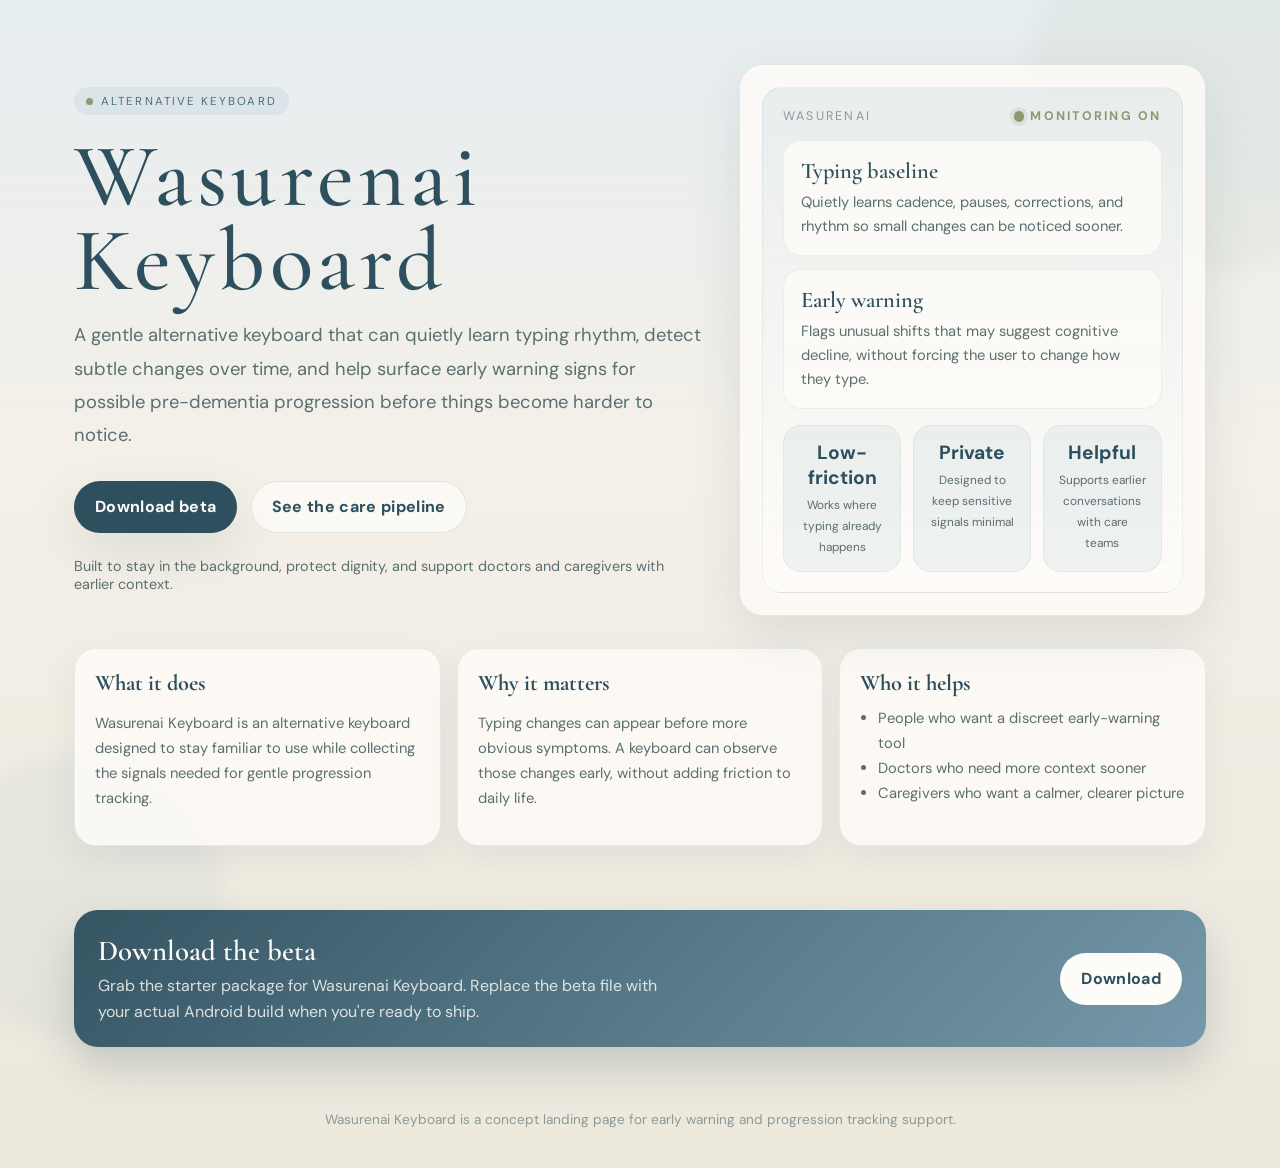
==== static_site/keyboard.html @ 40eef690 "add demo video stuff" ====
<!DOCTYPE html>
<html lang="en">
<head>
  <meta charset="UTF-8">
  <meta name="viewport" content="width=device-width, initial-scale=1.0">
  <title>Wasurenai Keyboard</title>
  <link rel="preconnect" href="https://fonts.googleapis.com">
  <link rel="preconnect" href="https://fonts.gstatic.com" crossorigin>
  <link href="https://fonts.googleapis.com/css2?family=Cormorant+Garamond:wght@400;500;600&family=DM+Sans:wght@400;500;700&display=swap" rel="stylesheet">
  <link rel="stylesheet" href="theme.css">
  <style>
    :root {
      --page-bg: linear-gradient(180deg, rgba(143,174,191,0.22) 0%, rgba(244,240,232,1) 40%, rgba(237,232,220,1) 100%);
      --card-shadow: 0 18px 50px rgba(46,79,94,0.12);
    }

    * { box-sizing: border-box; }
    html { scroll-behavior: smooth; }
    body {
      margin: 0;
      font-family: 'DM Sans', sans-serif;
      color: var(--color-copy-main);
      background: var(--page-bg);
      overflow-x: hidden;
    }

    .page-shell {
      min-height: 100vh;
      position: relative;
      isolation: isolate;
    }

    .page-shell::before,
    .page-shell::after {
      content: '';
      position: absolute;
      border-radius: 999px;
      filter: blur(10px);
      opacity: 0.45;
      z-index: -1;
      pointer-events: none;
    }

    .page-shell::before {
      width: 22rem;
      height: 22rem;
      background: rgba(168,184,146,0.22);
      top: -5rem;
      right: -6rem;
    }

    .page-shell::after {
      width: 18rem;
      height: 18rem;
      background: rgba(143,174,191,0.24);
      left: -4rem;
      bottom: 8rem;
    }

    .hero {
      max-width: 1180px;
      margin: 0 auto;
      padding: 4rem 1.5rem 2rem;
      display: grid;
      grid-template-columns: minmax(0, 1.15fr) minmax(280px, 0.85fr);
      gap: 2rem;
      align-items: center;
    }

    .eyebrow {
      display: inline-flex;
      align-items: center;
      gap: 0.5rem;
      padding: 0.4rem 0.75rem;
      border-radius: 999px;
      background: rgba(143,174,191,0.16);
      color: var(--color-sky-slate);
      font-size: 0.72rem;
      letter-spacing: 0.18em;
      text-transform: uppercase;
      margin-bottom: 1.25rem;
    }

    .eyebrow::before {
      content: '';
      width: 0.45rem;
      height: 0.45rem;
      border-radius: 999px;
      background: var(--color-moss);
    }

    h1 {
      font-family: 'Cormorant Garamond', serif;
      font-weight: 500;
      font-size: clamp(3rem, 7vw, 5.6rem);
      line-height: 0.94;
      letter-spacing: 0.05em;
      margin: 0 0 1rem;
      color: var(--color-ink-ocean);
      max-width: 11ch;
    }

    .lead {
      font-size: clamp(1rem, 2vw, 1.15rem);
      line-height: 1.8;
      color: var(--color-copy-soft);
      max-width: 58ch;
      margin: 0 0 1.8rem;
    }

    .actions {
      display: flex;
      flex-wrap: wrap;
      gap: 0.85rem;
      margin-bottom: 1.5rem;
    }

    .button {
      display: inline-flex;
      align-items: center;
      justify-content: center;
      gap: 0.55rem;
      min-height: 3.25rem;
      padding: 0.85rem 1.25rem;
      border-radius: 999px;
      text-decoration: none;
      font-weight: 700;
      letter-spacing: 0.02em;
      transition: transform 0.2s ease, box-shadow 0.2s ease, background 0.2s ease;
      border: 1px solid transparent;
    }

    .button:hover { transform: translateY(-1px); }

    .button-primary {
      background: var(--color-ink-ocean);
      color: var(--color-cloud);
      box-shadow: var(--card-shadow);
    }

    .button-secondary {
      background: rgba(254,252,248,0.72);
      color: var(--color-ink-ocean);
      border-color: rgba(107,146,166,0.18);
    }

    .support-copy {
      font-size: 0.9rem;
      color: var(--color-copy-soft);
      margin: 0;
    }

    .mock-card {
      background: rgba(254,252,248,0.82);
      border: 1px solid rgba(107,146,166,0.18);
      border-radius: 24px;
      box-shadow: var(--card-shadow);
      padding: 1.4rem;
      backdrop-filter: blur(10px);
    }

    .mock-screen {
      border-radius: 20px;
      background: linear-gradient(180deg, rgba(143,174,191,0.16), rgba(254,252,248,0.95));
      border: 1px solid rgba(107,146,166,0.12);
      padding: 1.25rem;
      min-height: 420px;
      display: flex;
      flex-direction: column;
      justify-content: space-between;
      gap: 1rem;
    }

    .mock-topline {
      display: flex;
      justify-content: space-between;
      align-items: center;
      color: var(--color-copy-muted);
      font-size: 0.78rem;
      letter-spacing: 0.18em;
      text-transform: uppercase;
    }

    .signal {
      display: inline-flex;
      align-items: center;
      gap: 0.4rem;
      color: var(--color-moss);
      font-weight: 700;
    }

    .signal::before {
      content: '';
      width: 0.65rem;
      height: 0.65rem;
      border-radius: 999px;
      background: var(--color-moss);
      box-shadow: 0 0 0 0.25rem rgba(138,154,114,0.15);
    }

    .feature-stack {
      display: grid;
      gap: 0.85rem;
    }

    .feature {
      padding: 1rem 1rem 1rem 1.1rem;
      border-radius: 18px;
      background: rgba(254,252,248,0.82);
      border: 1px solid rgba(107,146,166,0.12);
    }

    .feature h2 {
      margin: 0 0 0.35rem;
      font-family: 'Cormorant Garamond', serif;
      font-weight: 600;
      font-size: 1.4rem;
      color: var(--color-ink-ocean);
    }

    .feature p {
      margin: 0;
      color: var(--color-copy-soft);
      line-height: 1.65;
      font-size: 0.92rem;
    }

    .mini-metrics {
      display: grid;
      grid-template-columns: repeat(3, minmax(0, 1fr));
      gap: 0.75rem;
    }

    .metric {
      background: rgba(143,174,191,0.13);
      border: 1px solid rgba(107,146,166,0.1);
      border-radius: 18px;
      padding: 0.9rem;
      text-align: center;
    }

    .metric strong {
      display: block;
      font-size: 1.2rem;
      color: var(--color-ink-ocean);
      margin-bottom: 0.2rem;
    }

    .metric span {
      font-size: 0.74rem;
      color: var(--color-copy-soft);
      line-height: 1.4;
    }

    .sections {
      max-width: 1180px;
      margin: 0 auto;
      padding: 0 1.5rem 4rem;
      display: grid;
      grid-template-columns: repeat(3, minmax(0, 1fr));
      gap: 1rem;
    }

    .panel {
      background: rgba(254,252,248,0.84);
      border: 1px solid rgba(107,146,166,0.14);
      border-radius: 22px;
      padding: 1.25rem;
      box-shadow: 0 12px 32px rgba(46,79,94,0.08);
    }

    .panel h3 {
      margin: 0 0 0.65rem;
      font-family: 'Cormorant Garamond', serif;
      font-size: 1.4rem;
      color: var(--color-ink-ocean);
    }

    .panel p,
    .panel li {
      color: var(--color-copy-soft);
      line-height: 1.7;
      font-size: 0.92rem;
    }

    .panel ul {
      margin: 0.2rem 0 0;
      padding-left: 1.1rem;
    }

    .download-band {
      max-width: 1180px;
      margin: 0 auto;
      padding: 0 1.5rem 4rem;
    }

    .download-card {
      display: flex;
      flex-wrap: wrap;
      align-items: center;
      justify-content: space-between;
      gap: 1rem;
      padding: 1.4rem 1.5rem;
      border-radius: 24px;
      background: linear-gradient(135deg, rgba(46,79,94,0.96), rgba(107,146,166,0.92));
      color: var(--color-cloud);
      box-shadow: 0 20px 44px rgba(46,79,94,0.22);
    }

    .download-card h3 {
      margin: 0 0 0.35rem;
      font-family: 'Cormorant Garamond', serif;
      font-size: 1.8rem;
      font-weight: 600;
    }

    .download-card p {
      margin: 0;
      color: rgba(254,252,248,0.82);
      line-height: 1.6;
      max-width: 54ch;
    }

    .download-card .button {
      background: var(--color-cloud);
      color: var(--color-ink-ocean);
      box-shadow: none;
    }

    .footer {
      padding: 0 1.5rem 2.5rem;
      text-align: center;
      color: var(--color-copy-muted);
      font-size: 0.85rem;
    }

    @media (max-width: 960px) {
      .hero {
        grid-template-columns: 1fr;
        padding-top: 3rem;
      }

      .sections {
        grid-template-columns: 1fr;
      }
    }

    @media (max-width: 640px) {
      .hero,
      .sections,
      .download-band {
        padding-left: 1rem;
        padding-right: 1rem;
      }

      h1 {
        max-width: none;
      }

      .mock-screen {
        min-height: 360px;
      }

      .mini-metrics {
        grid-template-columns: 1fr;
      }

      .download-card {
        padding: 1.2rem;
      }

      .download-card h3 {
        font-size: 1.55rem;
      }
    }
  </style>
</head>
<body>
  <div class="page-shell">
    <section class="hero">
      <div>
        <div class="eyebrow">Alternative keyboard</div>
        <h1>Wasurenai Keyboard</h1>
        <p class="lead">
          A gentle alternative keyboard that can quietly learn typing rhythm, detect
          subtle changes over time, and help surface early warning signs for possible
          pre-dementia progression before things become harder to notice.
        </p>
        <div class="actions">
          <a class="button button-primary" href="/keyboard/download">Download beta</a>
          <a class="button button-secondary" href="/#pipeline">See the care pipeline</a>
        </div>
        <p class="support-copy">
          Built to stay in the background, protect dignity, and support doctors and caregivers with earlier context.
        </p>
      </div>

      <div class="mock-card" aria-label="Keyboard concept preview">
        <div class="mock-screen">
          <div>
            <div class="mock-topline">
              <span>Wasurenai</span>
              <span class="signal">Monitoring on</span>
            </div>
          </div>

          <div class="feature-stack">
            <div class="feature">
              <h2>Typing baseline</h2>
              <p>Quietly learns cadence, pauses, corrections, and rhythm so small changes can be noticed sooner.</p>
            </div>
            <div class="feature">
              <h2>Early warning</h2>
              <p>Flags unusual shifts that may suggest cognitive decline, without forcing the user to change how they type.</p>
            </div>
          </div>

          <div class="mini-metrics">
            <div class="metric">
              <strong>Low-friction</strong>
              <span>Works where typing already happens</span>
            </div>
            <div class="metric">
              <strong>Private</strong>
              <span>Designed to keep sensitive signals minimal</span>
            </div>
            <div class="metric">
              <strong>Helpful</strong>
              <span>Supports earlier conversations with care teams</span>
            </div>
          </div>
        </div>
      </div>
    </section>

    <section class="sections">
      <article class="panel">
        <h3>What it does</h3>
        <p>Wasurenai Keyboard is an alternative keyboard designed to stay familiar to use while collecting the signals needed for gentle progression tracking.</p>
      </article>
      <article class="panel">
        <h3>Why it matters</h3>
        <p>Typing changes can appear before more obvious symptoms. A keyboard can observe those changes early, without adding friction to daily life.</p>
      </article>
      <article class="panel">
        <h3>Who it helps</h3>
        <ul>
          <li>People who want a discreet early-warning tool</li>
          <li>Doctors who need more context sooner</li>
          <li>Caregivers who want a calmer, clearer picture</li>
        </ul>
      </article>
    </section>

    <section class="download-band" id="download">
      <div class="download-card">
        <div>
          <h3>Download the beta</h3>
          <p>
            Grab the starter package for Wasurenai Keyboard. Replace the beta file with your actual Android build when you're ready to ship.
          </p>
        </div>
        <a class="button" href="/keyboard/download">Download</a>
      </div>
    </section>

    <footer class="footer">
      Wasurenai Keyboard is a concept landing page for early warning and progression tracking support.
    </footer>
  </div>
</body>
</html>
---- static_site/theme.css ----
:root {
  --color-sky-mist: #8FAEBF;
  --color-sky-steel: #6B92A6;
  --color-sky-slate: #4A7080;
  --color-ink-ocean: #2E4F5E;
  --color-paper-ivory: #F4F0E8;
  --color-paper-linen: #EDE8DC;
  --color-moss: #8A9A72;
  --color-moss-soft: #A8B892;
  --color-cloud: #FEFCF8;
  --color-copy-main: #2C3E3E;
  --color-copy-soft: #5A6F6F;
  --color-copy-muted: #8A9A9A;
  --color-accent-amber: #C4A265;
  --color-accent-clay: #C08070;

  /* Legacy aliases kept to avoid breakage in any unupdated styles. */
  --blue: var(--color-sky-mist);
  --blue-deep: var(--color-sky-steel);
  --blue-dark: var(--color-sky-slate);
  --blue-darker: var(--color-ink-ocean);
  --cream: var(--color-paper-ivory);
  --cream-warm: var(--color-paper-linen);
  --sage: var(--color-moss);
  --sage-light: var(--color-moss-soft);
  --white: var(--color-cloud);
  --text: var(--color-copy-main);
  --text-light: var(--color-copy-soft);
  --text-muted: var(--color-copy-muted);
  --gold: var(--color-accent-amber);
  --coral-soft: var(--color-accent-clay);
}
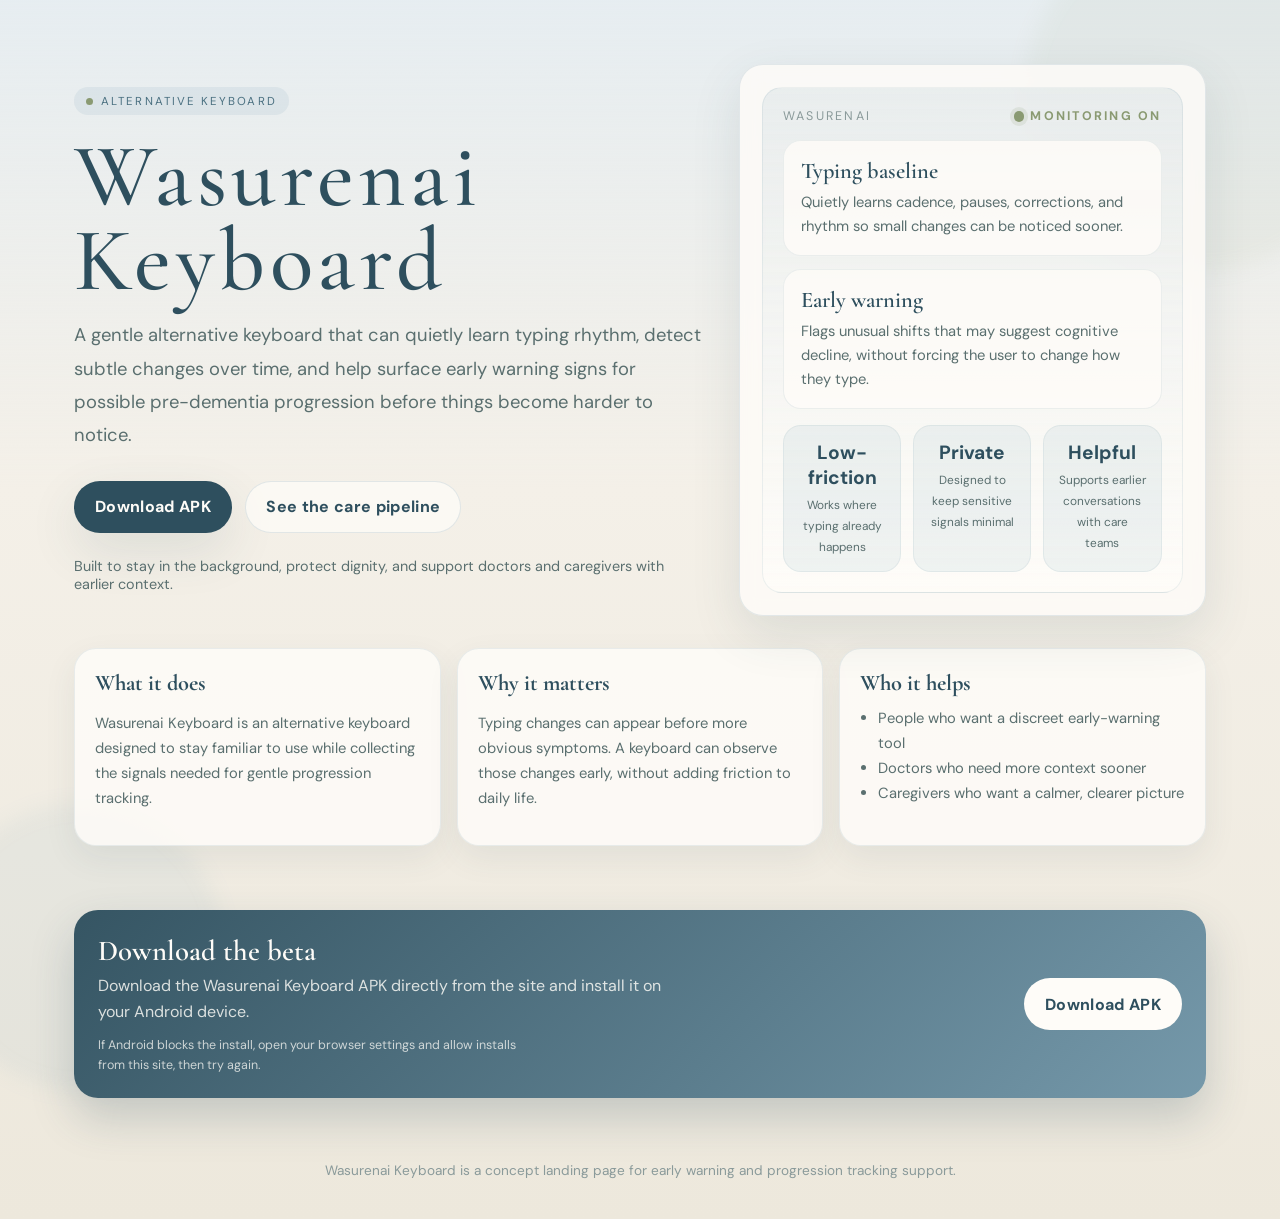
==== commit 970ad70d: "add apk install" ====
--- a/static_site/keyboard.html
+++ b/static_site/keyboard.html
@@ -387,7 +387,7 @@
           pre-dementia progression before things become harder to notice.
         </p>
         <div class="actions">
-          <a class="button button-primary" href="/keyboard/download">Download beta</a>
+          <a class="button button-primary" href="/keyboard/download">Download APK</a>
           <a class="button button-secondary" href="/#pipeline">See the care pipeline</a>
         </div>
         <p class="support-copy">
@@ -457,10 +457,13 @@
         <div>
           <h3>Download the beta</h3>
           <p>
-            Grab the starter package for Wasurenai Keyboard. Replace the beta file with your actual Android build when you're ready to ship.
+            Download the Wasurenai Keyboard APK directly from the site and install it on your Android device.
+          </p>
+          <p style="margin-top:0.7rem;font-size:0.78rem;opacity:0.9;">
+            If Android blocks the install, open your browser settings and allow installs from this site, then try again.
           </p>
         </div>
-        <a class="button" href="/keyboard/download">Download</a>
+        <a class="button" href="/keyboard/download">Download APK</a>
       </div>
     </section>
 
